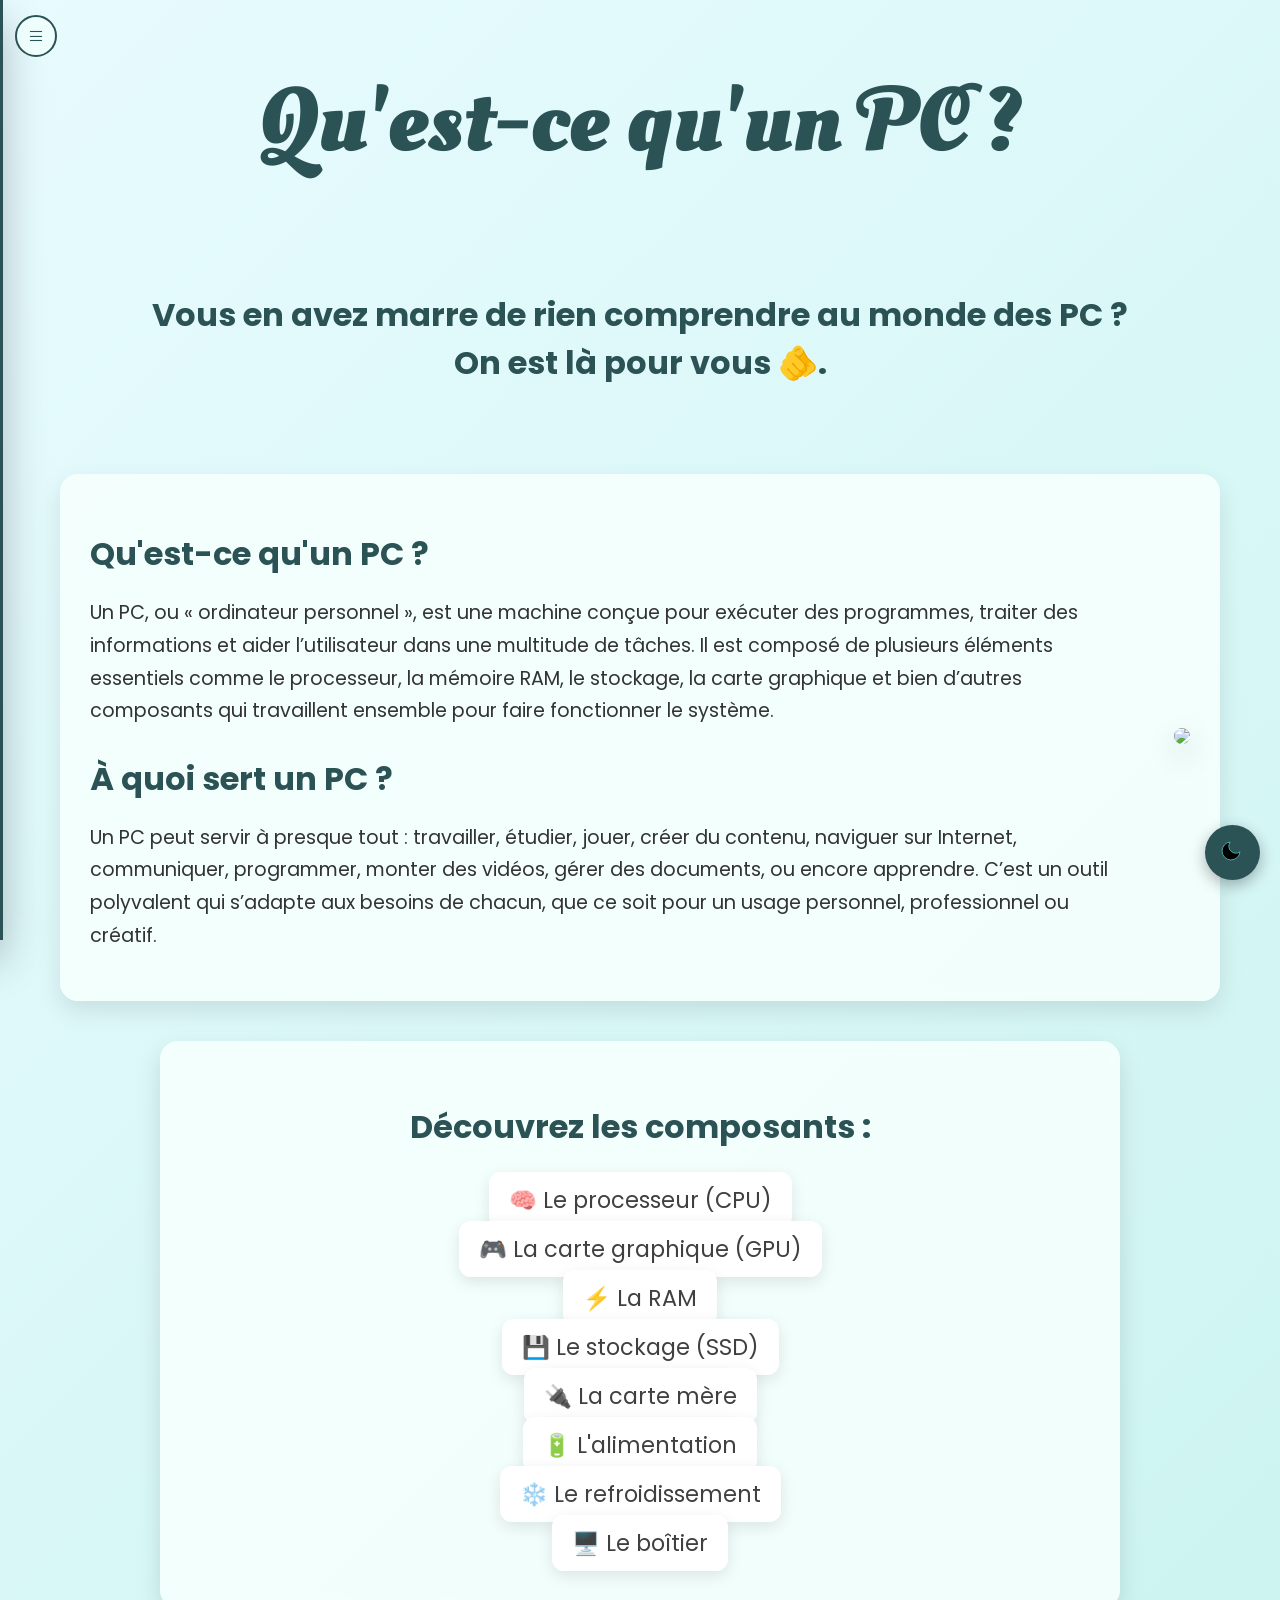
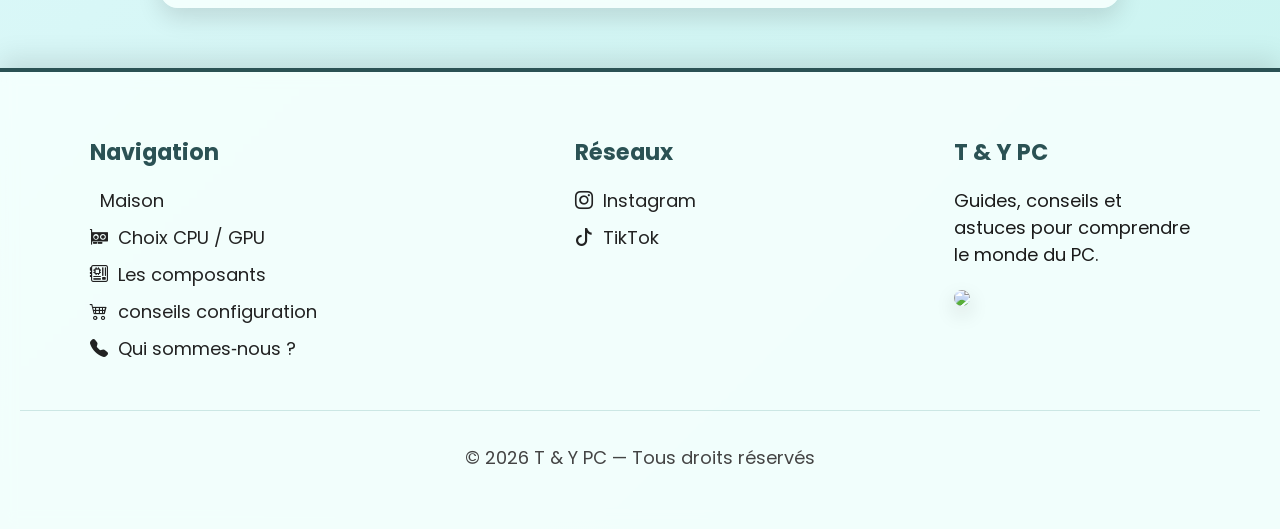
==== index.html @ 03579719 "Add files via upload" ====
<!DOCTYPE html>
<html lang="fr">
<head>
<meta charset="UTF-8">
<meta name="viewport" content="width=device-width, initial-scale=1.0">
<title>pc</title>
<link rel="icon" type="image/png" href="images/onglet_logo.png">
<link href="style.css" rel="stylesheet">
<link rel="preconnect" href="https://fonts.googleapis.com">
<link rel="preconnect" href="https://fonts.gstatic.com" crossorigin>
<link href="https://fonts.googleapis.com/css2?family=Lobster&family=Oleo+Script+Swash+Caps:wght@400;700&display=swap" rel="stylesheet">
<link href="https://fonts.googleapis.com/css2?family=Poppins:wght@300;400;600&display=swap" rel="stylesheet">
<link rel="stylesheet" href="https://cdn.jsdelivr.net/npm/bootstrap-icons@1.11.0/font/bootstrap-icons.css"crossorigin="anonymous">
<link href="https://cdn.boxicons.com/3.0.8/fonts/basic/boxicons.min.css" rel="stylesheet">
</head>
<body>
<button id="themeBtn" class="theme-btn">
    <svg id="iconMoon" class="icon" stroke="var(--secondary)">
        <path d="M21 12.79A9 9 0 1 1 11.21 3 7 7 0 0 0 21 12.79z"/>
    </svg>

    <svg id="iconSun" class="icon" stroke="var(--primary)" style="display:none">
        <circle cx="12" cy="12" r="5"/>
        <path d="M12 1v2M12 21v2M4.22 4.22l1.42 1.42M18.36 18.36l1.42 1.42M1 12h2M21 12h2M4.22 19.78l1.42-1.42M18.36 5.64l1.42-1.42"/>
    </svg>
</button>
<input type="checkbox" id="close">
<label for="close" class="btn-show-nav" aria-label="Ouvrir le menu">
    <i class="bi bi-list"></i>
</label>

<nav>
    <label for="close" class="btn-hide-nav">
        <i class="bi bi-x-circle"></i>
    </label>

    <a href="index.html" class="nav-brand"><img src="images/Logo_T-Y.png"><strong>T & Y PC</strong></a>

    <h3>Menu</h3>
    <ul class="ul1">
        <li><a href="index.html"><i class="bx bx-home-alt"></i>Maison</a></li>
        <li><a href="Pc_Cpu-Gpu.html"><i class="bi bi-gpu-card"></i>Le choix CPU/GPU</a></li>
        <li><a href="Pc_Compo2.html"><i class="bi bi-motherboard"></i>Les composants</a></li>
        <li><a href="Pc_vente.html"><i class="bi bi-cart4"></i>conseils configuration</a></li>
        <li><a href="Pc_Qui_Somme_Nous.html"><i class="bi bi-telephone-fill"></i>Qui sommes‑nous ?</a></li>
    </ul>

    <h3>Follow us</h3>
    <ul>
        <li><a href="https://www.instagram.com/t_y.pc/"><i class="bi bi-instagram"></i> Instagram</a></li>
        <li><a href="https://www.tiktok.com/@trystan_pc"><i class="bi bi-tiktok"></i> TikTok</a></li>
    </ul>
</nav>
<h1 class="titre1"><strong>Qu'est-ce qu'un PC ?</strong></h1>
<section class="hero">
    <h2>Vous en avez marre de rien comprendre au monde des PC ?
        <br>On est là pour vous 🫵.</h2>
</section>
<section class="intro-pc">
<div class="intro-text">
<h2>Qu'est-ce qu'un PC ?</h2>
<p> Un PC, ou « ordinateur personnel », est une machine conçue pour exécuter des programmes, traiter des informations et aider l’utilisateur dans une multitude de tâches.
Il est composé de plusieurs éléments essentiels comme le processeur, la mémoire RAM, le stockage, la carte graphique et bien d’autres composants qui travaillent ensemble pour faire fonctionner le système.</p>
<h2>À quoi sert un PC ?</h2>
<p> Un PC peut servir à presque tout : travailler, étudier, jouer, créer du contenu, naviguer sur Internet, communiquer, programmer, monter des vidéos, gérer des documents, ou encore apprendre.
C’est un outil polyvalent qui s’adapte aux besoins de chacun, que ce soit pour un usage personnel, professionnel ou créatif.</p>
</div>
<div class="intro-image">
    <div class="intro-image">
    <div class="product-card">
    <img src="images/pc_presentation.jpg"
         class="pc-item"
         data-name="PC Gamer Supreme"
         data-price="1200-4000 €"
         data-desc="Un PC haut de gamme équipé des dernières technologies.entierement personalisable,assemblée par notre équipe de professionelle"
         data-img="images/pc_presentation.jpg">
   
</div> 
</section>
<section class="cards">
    <h3 class="cards-title">Découvrez les composants :</h3>
    <ul class="cards-list">
    <li><a href="Pc_Cpu-Gpu.html#cpu">🧠 Le processeur (CPU)</a></li>
    <li><a href="Pc_Cpu-Gpu.html#gpu">🎮 La carte graphique (GPU)</a></li>
    <li><a href="Pc_Compo2.html#Ram">⚡ La RAM</a></li>
    <li><a href="Pc_Compo2.html#SSD">💾 Le stockage (SSD)</a></li>
    <li><a href="Pc_Compo2.html#carte_mere">🔌 La carte mère</a></li>
    <li><a href="Pc_Compo2.html#alim">🔋 L'alimentation</a></li>
    <li><a href="Pc_Compo2.html#watercooling">❄️ Le refroidissement</a></li>
    <li><a href="Pc_Compo2.html#Boitier">🖥️ Le boîtier</a></li>
</ul>
</section>
<footer class="footer">
    <div class="footer-container">

        <div class="footer-section">
            <h3>Navigation</h3>
            <ul>
                <li><a href="index.html"><i class="bx bx-home-alt"></i>Maison</a></li>
                <li><a href="Pc_Cpu-Gpu.html"><i class="bi bi-gpu-card"></i>Choix CPU / GPU</a></li>
                <li><a href="Pc_Compo2.html"><i class="bi bi-motherboard"></i>Les composants</a></li>
                <li><a href="Pc_vente.html"><i class="bi bi-cart4"></i>conseils configuration</a></li>
                <li><a href="Pc_Qui_Somme_Nous.html"><i class="bi bi-telephone-fill"></i>Qui sommes‑nous ?</a></li>
            </ul>
        </div>

        <div class="footer-section">
            <h3>Réseaux</h3>
            <ul>
                <li><a href="https://www.instagram.com/t_y.pc/"><i class="bi bi-instagram"></i> Instagram</a></li>
                <li><a href="https://www.tiktok.com/@trystan_pc"><i class="bi bi-tiktok"></i> TikTok</a></li>
            </ul>
        </div>

      <div class="footer-section">
    <h3>T & Y PC</h3>
    <p>Guides, conseils et<br> astuces pour comprendre<br>le monde du PC.</p>
    <img src="images/Logo_T-Y.png" class="footer-logo">
</div>
    </div>

    <div class="footer-bottom">
        <p>© 2026 T & Y PC — Tous droits réservés</p>
    </div>
</footer>
<div id="pcModal" class="modal">
    <div class="modal-content">
        <span id="closeModal" class="close-modal">&times;</span>

        <img id="modalImg" src="" alt="">
        <h2 id="modalTitle"></h2>
        <p id="modalPrice"></p>
        <p id="modalDesc"></p>
    </div>
</div>
<script src="script.js"></script>
</body>
---- style.css ----
:root {
    --primary: #2B5254;
    --secondary: #4fa3a5;
    --accent: #1f6f73;
    --light-bg: rgba(245, 255, 253, 0.9);
}
* {
    transition: background-color 0.35s ease, color 0.35s ease;
}

body {
    font-family: "Poppins", sans-serif;
    background: linear-gradient(135deg, #e8fbff, #c8f3ef);
    margin: 0;
    padding: 0;
    font-size: 18px;
    color: #1a1a1a;
}

a {
    color: #404040;
    text-decoration: none;
}

img {
    width: 100%;
    max-width: 400px;
    object-fit: cover;
    border-radius: 12px;
    box-shadow: 0 8px 20px rgba(0,0,0,0.15);
    transition: transform 0.3s ease, box-shadow 0.3s ease;
}

img:hover {
    transform: scale(1.05);
    box-shadow: 0 12px 25px rgba(0,0,0,0.25);
}

.titre1 {
    font-size: 5em;
    text-align: center;
    font-family: "Oleo Script Swash Caps", system-ui;
    color: var(--primary);
}

nav {
    position: fixed;
    width: 260px;
    height: 100%;
    background: #f3fffecc;
    backdrop-filter: blur(8px);
    left: -260px;
    top: 0;
    padding: 20px 0;
    box-shadow: 0 20px 40px rgba(0,0,0,0.25);
    z-index: 1000;
    transition: 0.35s ease;
    border-right: 3px solid var(--primary);
}

.nav-brand {
    display: flex;
    align-items: center;
    gap: 12px;
    color: var(--primary);
    font-size: 1.6rem;
    font-weight: 700;
    padding: 0 25px;
    margin-bottom: 25px;
    opacity: 0;
    transform: translateX(-20px);
    transition: 0.4s;
}

.nav-brand img {
    width: 55px;
    border-radius: 8px;
    transition: transform 0.3s ease;
}

.nav-brand img:hover {
    transform: scale(1.08);
}

nav h3 {
    background: #e6fdf9;
    text-transform: uppercase;
    font-size: 1.4rem;
    padding: 10px 25px;
    opacity: 0;
    transform: translateX(-20px);
    transition: 0.4s;
    color: var(--primary);
    margin-top: 20px;
    border-radius: 8px;
    border: 1px solid #c7f1ea;
}

nav ul {
    list-style: none;
    padding: 0;
    margin: 0;
}

nav ul li {
    opacity: 0;
    transform: translateX(-20px);
    transition: 0.4s;
}

nav ul li a {
    font-size: 1.2rem;
    padding: 12px 25px;
    display: flex;
    align-items: center;
    gap: 12px;
    color: #222;
    border-radius: 8px;
    transition: 0.3s;
}

nav ul li a:hover {
    background: #d9faf5;
    color: #1f4d4b;
    transform: translateX(5px);
}

.btn-show-nav {
    position: fixed;
    left: 15px;
    top: 15px;
    width: 38px;
    height: 38px;
    border-radius: 50%;
    border: 2px solid var(--primary);
    background: #f0fffdcc;
    color: var(--primary);
    display: flex;
    align-items: center;
    justify-content: center;
    cursor: pointer;
    z-index: 2000;
    transition: 0.25s ease;
}

.btn-show-nav:hover {
    background: #d9f7f3;
    transform: scale(1.07);
}

.btn-hide-nav {
    position: absolute;
    right: 15px;
    top: 15px;
    font-size: 1.4rem;
    cursor: pointer;
    color: var(--primary);
}

input {
    display: none;
}

input:checked ~ nav {
    left: 0;
}

input:checked ~ nav ul li,
input:checked ~ nav .nav-brand,
input:checked ~ nav h3 {
    opacity: 1;
    transform: translateX(0);
    transition-delay: 0.4s;
}

input:checked ~ .btn-show-nav {
    display: none;
}

.hero {
    text-align: center;
    margin-top: 20px;
    padding: 20px;
}

.hero h2 {
    font-size: 2rem;
    color: var(--primary);
}

.intro-pc {
    max-width: 1100px;
    margin: 40px auto;
    padding: 30px;
    display: flex;
    align-items: center;
    gap: 40px;
    background: var(--light-bg);
    border-radius: 18px;
    box-shadow: 0 10px 25px rgba(0,0,0,0.1);
    backdrop-filter: blur(6px);
}

.intro-text {
    flex: 1;
}

.intro-text h2 {
    color: var(--primary);
    font-size: 2rem;
    margin-bottom: 10px;
}

.intro-text p {
    font-size: 1.2rem;
    line-height: 1.7;
    color: #333;
}

.intro-image img {
    max-width: 420px;
    border-radius: 18px;
    box-shadow: 0 12px 30px rgba(0,0,0,0.18);
}

.cards {
    background: var(--light-bg);
    backdrop-filter: blur(6px);
    max-width: 900px;
    margin: 40px auto;
    padding: 30px;
    border-radius: 18px;
    box-shadow: 0 10px 25px rgba(0,0,0,0.12);
}

.cards-title {
    text-align: center;
    font-size: 2rem;
    color: var(--primary);
}

.cards-list {
    list-style: none;
    padding: 0;
}

.cards-list li {
    margin: 15px 0;
    text-align: center;
}

.cards-list li a {
    font-size: 1.4rem;
    padding: 12px 20px;
    background: white;
    border-radius: 12px;
    box-shadow: 0 5px 15px rgba(0,0,0,0.1);
    transition: 0.3s;
}

.cards-list li a:hover {
    background: var(--secondary);
    color: white;
    transform: translateY(-3px);
}


.footer {
    background: var(--light-bg);
    backdrop-filter: blur(8px);
    padding: 40px 20px;
    margin-top: 60px;
    border-top: 4px solid var(--primary);
    box-shadow: 0 -10px 25px rgba(0,0,0,0.1);
}

.footer-container {
    max-width: 1100px;
    margin: auto;
    display: flex;
    flex-wrap: wrap;
    justify-content: space-between;
    gap: 40px;
}

.footer-section h3 {
    color: var(--primary);
    font-size: 1.4rem;
    margin-bottom: 15px;
}

.footer-section ul {
    padding: 0;
    list-style: none;
}

.footer-section ul li {
    margin: 10px 0;
}

.footer-section ul li a {
    color: #222;
    display: flex;
    align-items: center;
    gap: 10px;
    transition: 0.3s;
}

.footer-section ul li a:hover {
    color: var(--secondary);
    transform: translateX(5px);
}

.footer-logo {
    width: 70px;
    border-radius: 10px;
}

.footer-bottom {
    text-align: center;
    margin-top: 30px;
    padding-top: 15px;
    border-top: 1px solid #cce7e4;
    color: #444;
}


.dark-mode {
    --primary: #9cd7d9;
    --secondary: #6fc2c4;
    --accent: #3a8f92;
    --light-bg: rgba(20, 20, 20, 0.85);

    background: linear-gradient(135deg, #1a1a1a, #0f0f0f);
    color: #f1f1f1;
}

.dark-mode nav {
    background: rgba(30, 30, 30, 0.85);
}

.dark-mode .footer {
    background: rgba(25, 25, 25, 0.85);
}

.dark-mode .cards,
.dark-mode .intro-pc {
    background: rgba(30, 30, 30, 0.85) ;
}
.dark-mode p {
    color: #fff;
}
.dark-mode .footer-section ul li a,
.dark-mode .footer-bottom {
    color: #ffffff ;
}

.dark-mode .footer p {
    color: #ffffff ;
}


.dark-mode img {
    filter: brightness(0.85);
}

.dark-mode a {
    color: #e0e0e0;
}

.dark-mode .cards-list li a {
    background: #333 ;
    color: #fff ;
}

.dark-mode .cards-list li a:hover {
    background: var(--secondary) ;
}


.theme-btn {
    position: fixed;
    right: 20px;
    bottom: 20px;
    background: var(--primary);
    color: white;
    border: none;
    width: 55px;     
    height: 55px;   
    border-radius: 50%;
    cursor: pointer;
    box-shadow: 0 5px 15px rgba(0,0,0,0.3);
    transition: 0.3s;
    z-index: 3000;

    display: flex;             
    align-items: center;      
    justify-content: center;   
    padding: 0;                
}

.theme-btn svg {
    width: 28px;
    height: 28px;
    display: block; 
}

.theme-btn:hover {
    transform: scale(1.1);
}

.dark-mode .theme-btn {
    background: #0d2f31;
}
.modal {
    position: fixed;
    top: 0;
    left: 0;
    width: 100%;
    height: 100%;
    background: rgba(0,0,0,0.7);
    display: none;
    align-items: center;
    justify-content: center;
    z-index: 5000;
}

.modal-content {
    background: white;
    padding: 20px;
    border-radius: 14px;
    width: 90%;
    max-width: 500px;
    text-align: center;
    animation: zoom 0.25s ease;
    position: relative;
}

@keyframes zoom {
    from { transform: scale(0.7); opacity: 0; }
    to { transform: scale(1); opacity: 1; }
}

.modal-content img {
    max-width: 100%;
    height: auto;
    object-fit: contain ;
}

.close-modal {
    position: absolute;
    top: 20px;
    right: 30px;
    font-size: 2rem;
    cursor: pointer;
    color: white;
}

@media (max-width: 768px) {
    .intro-pc {
        flex-wrap: wrap;
        text-align: center;
    }

    .intro-image img {
        max-width: 90%;
    }

    .footer-container {
        text-align: center;
        justify-content: center;
    }
}
.modal {
    position: fixed;
    top: 0; left: 0;
    width: 100%; height: 100%;
    background: rgba(0,0,0,0.7);
    display: none;
    align-items: center;
    justify-content: center;
    z-index: 5000;
}

.modal-content {
    background: white;
    padding: 20px;
    border-radius: 14px;
    width: 90%;
    max-width: 500px;
    text-align: center;
    position: relative;
    animation: zoom 0.25s ease;
}

@keyframes zoom {
    from { transform: scale(0.7); opacity: 0; }
    to { transform: scale(1); opacity: 1; }
}

.close-modal {
    position: absolute;
    top: 15px; right: 20px;
    font-size: 2rem;
    cursor: pointer;
}

.modal-content img {
    width: 100%;
    max-height: 300px;
    object-fit: contain;
    margin-bottom: 15px;
}
body.dark-mode .modal-content {
    background: #1e1e1e;
    color: #ffffff;
}
body.dark-mode .modal-content p,
body.dark-mode .modal-content h2 {
    color: #ffffff;
}
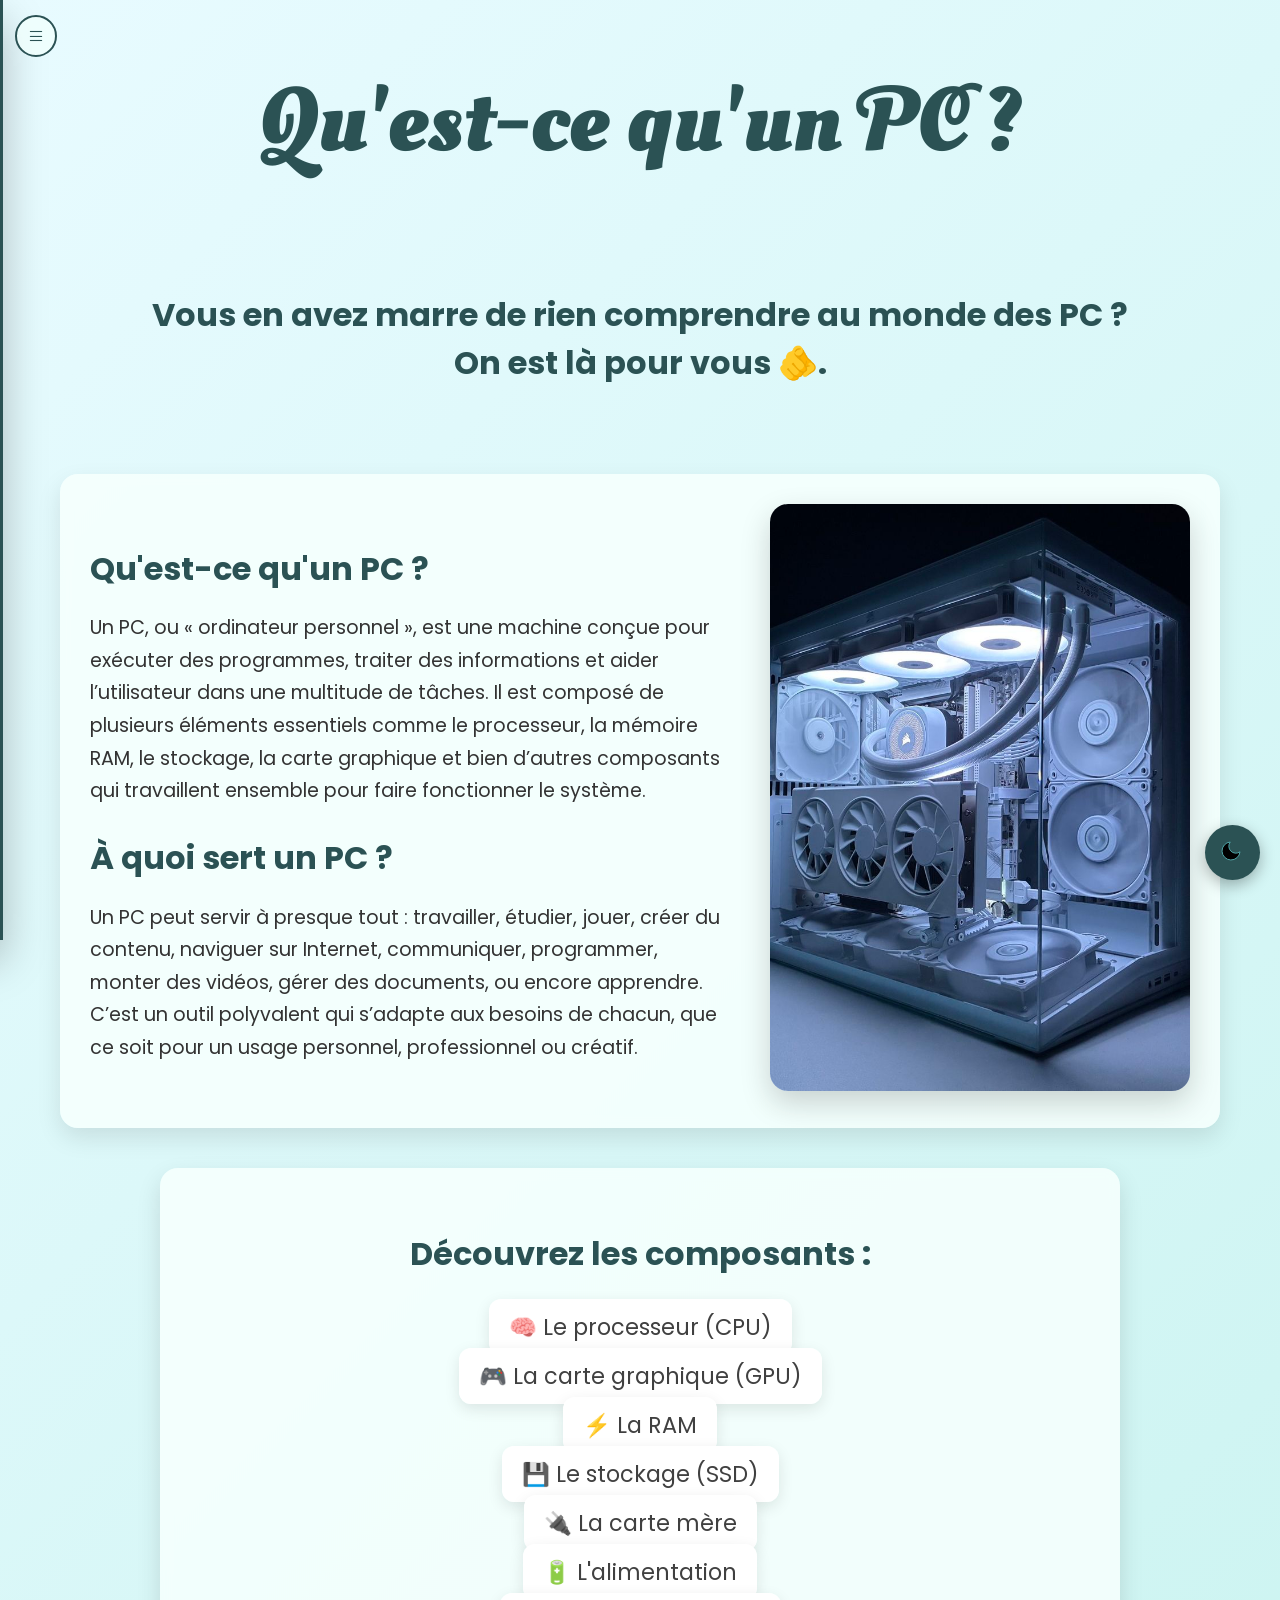
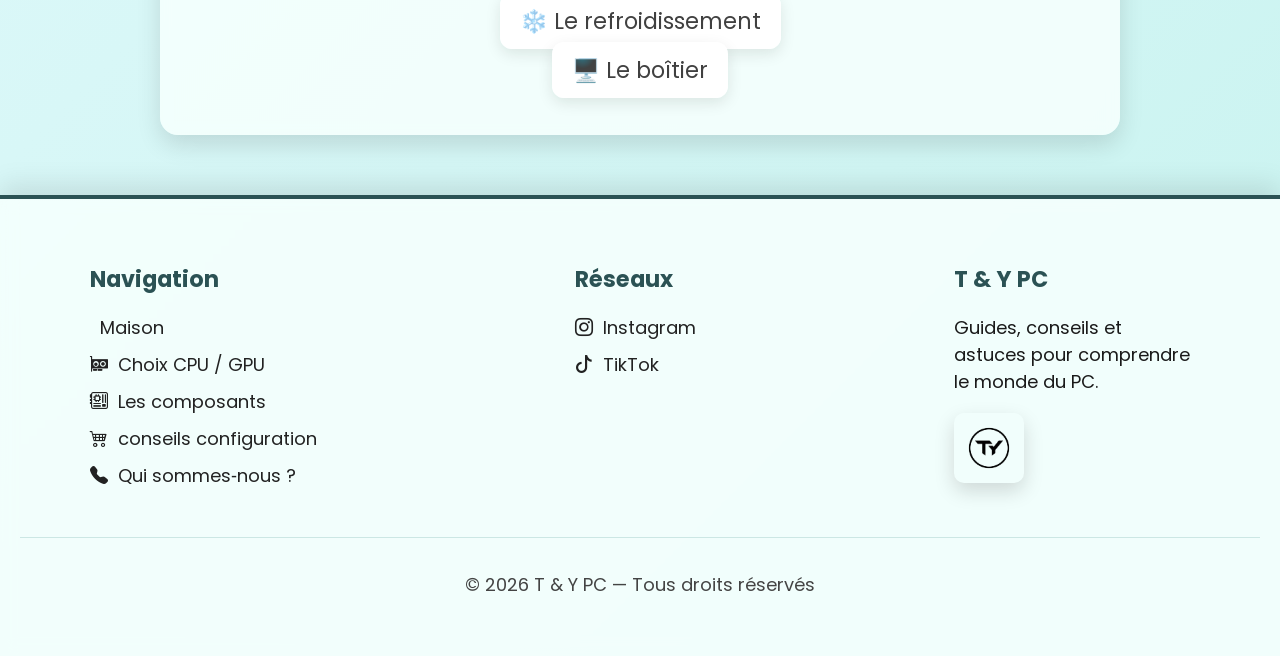
==== commit 5b31c712: "Update index.html" ====
--- a/index.html
+++ b/index.html
@@ -34,7 +34,7 @@
         <i class="bi bi-x-circle"></i>
     </label>
 
-    <a href="index.html" class="nav-brand"><img src="images/Logo_T-Y.png"><strong>T & Y PC</strong></a>
+    <a href="index.html" class="nav-brand"><img src="images/onglet_logo.png"><strong>T & Y PC</strong></a>
 
     <h3>Menu</h3>
     <ul class="ul1">
@@ -134,4 +134,4 @@
     </div>
 </div>
 <script src="script.js"></script>
-</body>+</body>
